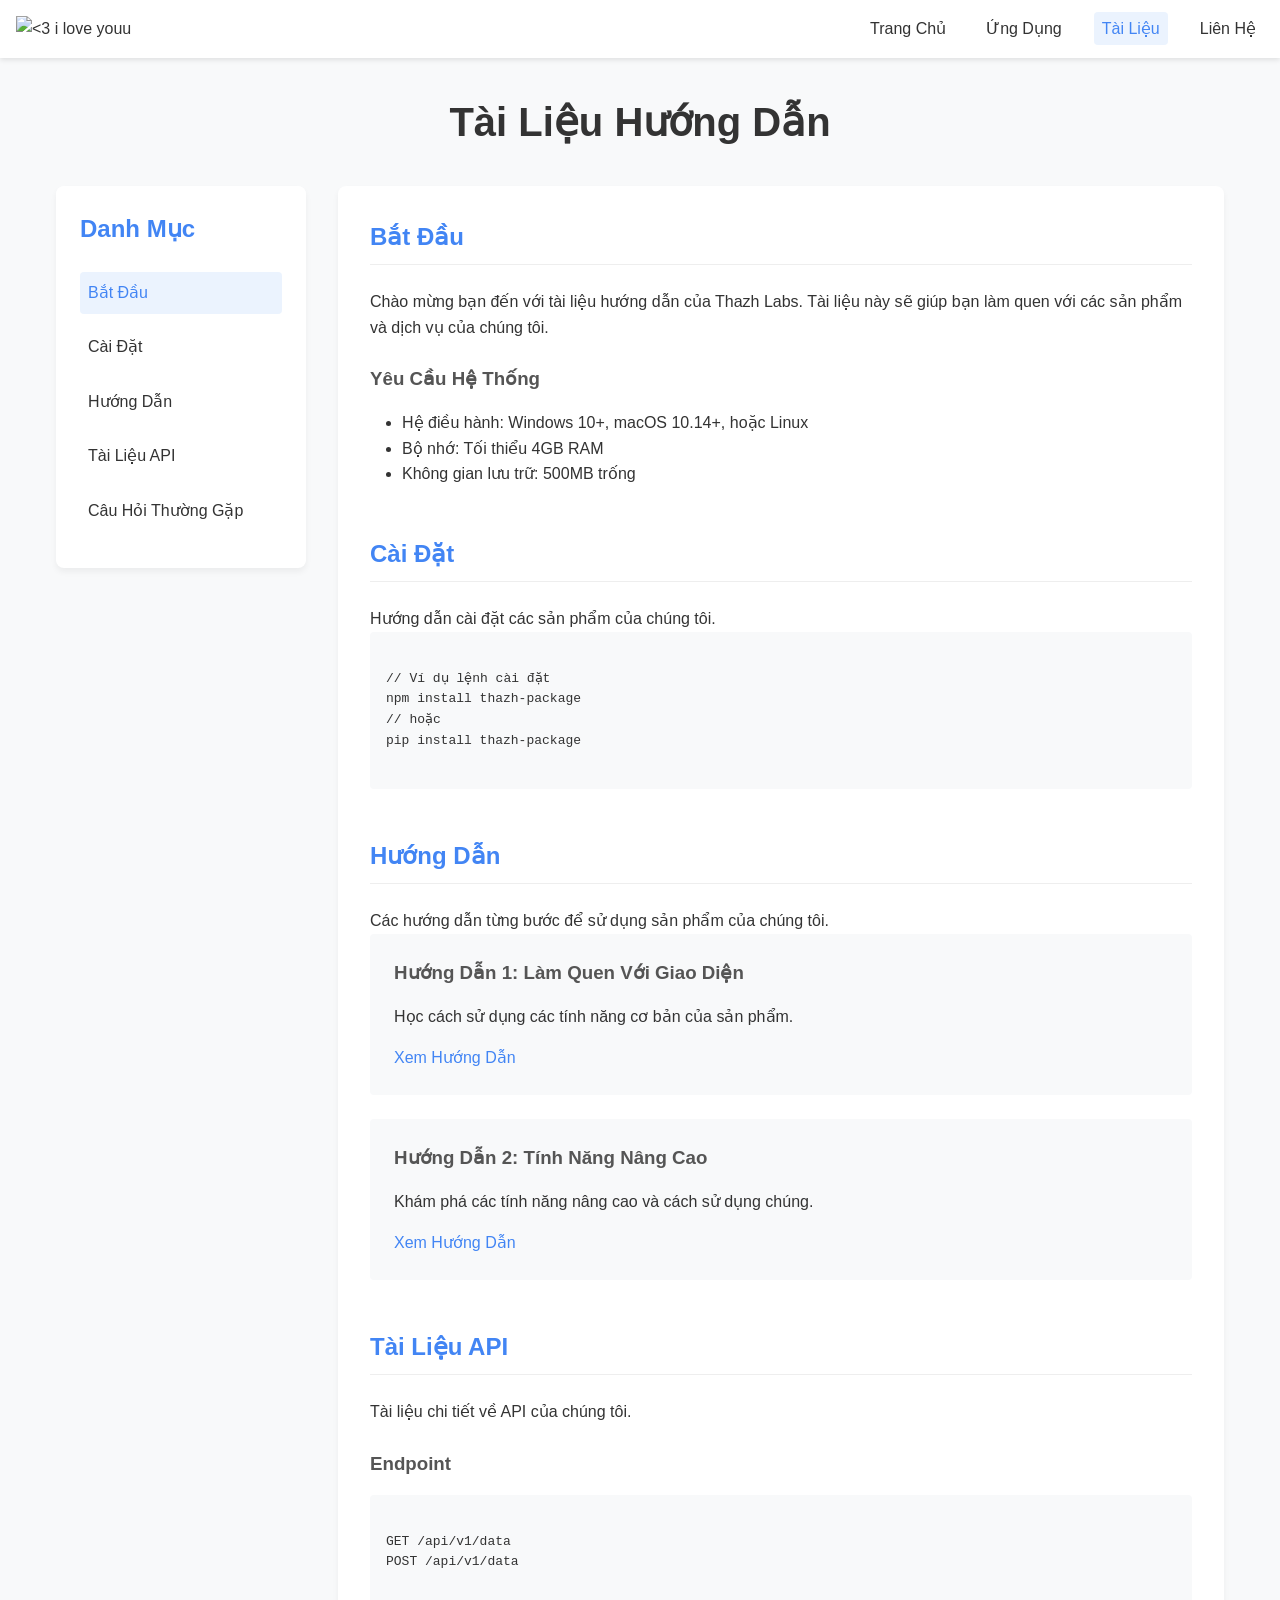
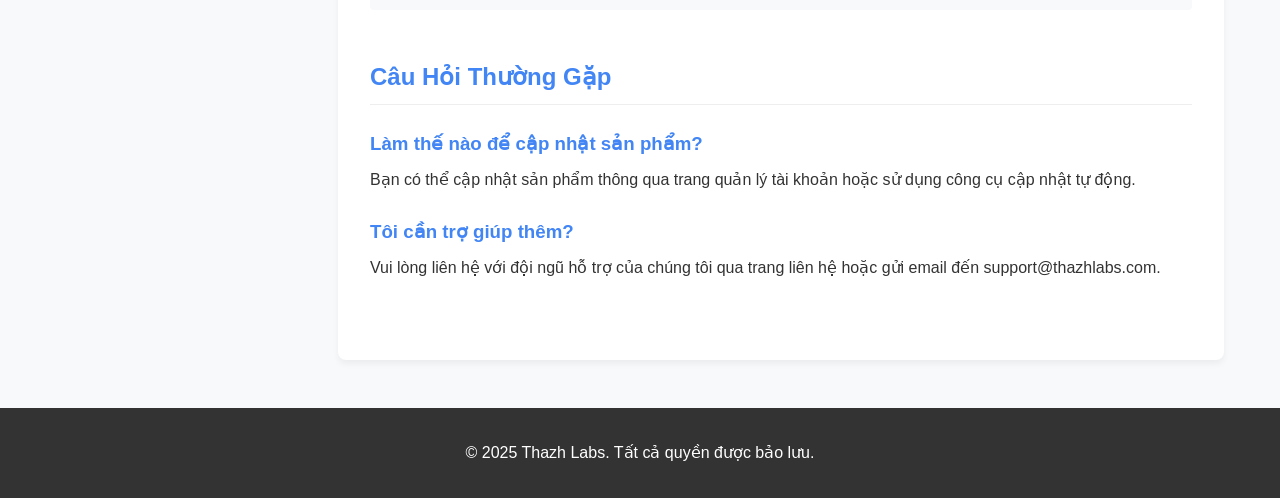
==== docs.html @ 88c3ba94 "Add files via upload" ====
<!DOCTYPE html>
<html lang="vi">
<head>
    <meta charset="UTF-8">
    <meta name="viewport" content="width=device-width, initial-scale=1.0">
    <title>Thazh Labs - Tài Liệu</title>
    <link rel="stylesheet" href="styles/main.css">
</head>
<body>
    <header>
        <div class="logo">
            <img src="images/logo.jpg" alt="<3 i love youu">
        </div>
        <nav>
            <ul>
                <li><a href="index.html">Trang Chủ</a></li>
                <li><a href="app.html">Ứng Dụng</a></li>
                <li><a href="docs.html" class="active">Tài Liệu</a></li>
                <li><a href="contact.html">Liên Hệ</a></li>
            </ul>
        </nav>
    </header>

    <main>
        <h1>Tài Liệu Hướng Dẫn</h1>
        
        <div class="docs-container">
            <div class="docs-sidebar">
                <h2>Danh Mục</h2>
                <ul class="docs-nav">
                    <li><a href="#getting-started" class="active">Bắt Đầu</a></li>
                    <li><a href="#installation">Cài Đặt</a></li>
                    <li><a href="#tutorials">Hướng Dẫn</a></li>
                    <li><a href="#api">Tài Liệu API</a></li>
                    <li><a href="#faq">Câu Hỏi Thường Gặp</a></li>
                </ul>
            </div>
            
            <div class="docs-content">
                <section id="getting-started" class="doc-section">
                    <h2>Bắt Đầu</h2>
                    <p>Chào mừng bạn đến với tài liệu hướng dẫn của Thazh Labs. Tài liệu này sẽ giúp bạn làm quen với các sản phẩm và dịch vụ của chúng tôi.</p>
                    
                    <h3>Yêu Cầu Hệ Thống</h3>
                    <ul>
                        <li>Hệ điều hành: Windows 10+, macOS 10.14+, hoặc Linux</li>
                        <li>Bộ nhớ: Tối thiểu 4GB RAM</li>
                        <li>Không gian lưu trữ: 500MB trống</li>
                    </ul>
                </section>
                
                <section id="installation" class="doc-section">
                    <h2>Cài Đặt</h2>
                    <p>Hướng dẫn cài đặt các sản phẩm của chúng tôi.</p>
                    <pre><code>
// Ví dụ lệnh cài đặt
npm install thazh-package
// hoặc
pip install thazh-package
                    </code></pre>
                </section>
                
                <section id="tutorials" class="doc-section">
                    <h2>Hướng Dẫn</h2>
                    <p>Các hướng dẫn từng bước để sử dụng sản phẩm của chúng tôi.</p>
                    
                    <div class="tutorial-card">
                        <h3>Hướng Dẫn 1: Làm Quen Với Giao Diện</h3>
                        <p>Học cách sử dụng các tính năng cơ bản của sản phẩm.</p>
                        <a href="#" class="doc-link">Xem Hướng Dẫn</a>
                    </div>
                    
                    <div class="tutorial-card">
                        <h3>Hướng Dẫn 2: Tính Năng Nâng Cao</h3>
                        <p>Khám phá các tính năng nâng cao và cách sử dụng chúng.</p>
                        <a href="#" class="doc-link">Xem Hướng Dẫn</a>
                    </div>
                </section>
                
                <section id="api" class="doc-section">
                    <h2>Tài Liệu API</h2>
                    <p>Tài liệu chi tiết về API của chúng tôi.</p>
                    
                    <h3>Endpoint</h3>
                    <pre><code>
GET /api/v1/data
POST /api/v1/data
                    </code></pre>
                </section>
                
                <section id="faq" class="doc-section">
                    <h2>Câu Hỏi Thường Gặp</h2>
                    
                    <div class="faq-item">
                        <h3>Làm thế nào để cập nhật sản phẩm?</h3>
                        <p>Bạn có thể cập nhật sản phẩm thông qua trang quản lý tài khoản hoặc sử dụng công cụ cập nhật tự động.</p>
                    </div>
                    
                    <div class="faq-item">
                        <h3>Tôi cần trợ giúp thêm?</h3>
                        <p>Vui lòng liên hệ với đội ngũ hỗ trợ của chúng tôi qua trang liên hệ hoặc gửi email đến support@thazhlabs.com.</p>
                    </div>
                </section>
            </div>
        </div>
    </main>

    <footer>
        <p>&copy; 2025 Thazh Labs. Tất cả quyền được bảo lưu.</p>
    </footer>

    <script src="js/main.js"></script>
</body>
</html>
---- styles/main.css ----
/* Reset CSS */
* {
    margin: 0;
    padding: 0;
    box-sizing: border-box;
}

body {
    font-family: 'Segoe UI', Tahoma, Geneva, Verdana, sans-serif;
    line-height: 1.6;
    color: #333;
    background-color: #f8f9fa;
}

/* Header */
header {
    background-color: #fff;
    box-shadow: 0 2px 5px rgba(0, 0, 0, 0.1);
    padding: 1rem;
    display: flex;
    justify-content: space-between;
    align-items: center;
    position: sticky;
    top: 0;
    z-index: 100;
}

.logo img {
    height: 50px;
}

nav ul {
    display: flex;
    list-style: none;
}

nav ul li {
    margin-left: 1.5rem;
}

nav ul li a {
    text-decoration: none;
    color: #333;
    font-weight: 500;
    padding: 0.5rem;
    border-radius: 4px;
    transition: all 0.3s ease;
}

nav ul li a:hover, nav ul li a.active {
    color: #4285f4;
    background-color: rgba(66, 133, 244, 0.1);
}

/* Main Content */
main {
    max-width: 1200px;
    margin: 2rem auto;
    padding: 0 1rem;
}

h1 {
    font-size: 2.5rem;
    margin-bottom: 1.5rem;
    color: #333;
    text-align: center;
}

/* Hero Section */
.hero {
    text-align: center;
    padding: 3rem 1rem;
    background: linear-gradient(135deg, #f5f7fa 0%, #c3cfe2 100%);
    border-radius: 8px;
    margin-bottom: 2rem;
    animation: fadeIn 1s ease;
}

.hero h1 {
    font-size: 3rem;
    margin-bottom: 1rem;
}

.highlight {
    color: #4285f4;
}

.hero p {
    font-size: 1.2rem;
    margin-bottom: 2rem;
}

.cta-button {
    background-color: #4285f4;
    color: white;
    border: none;
    padding: 0.8rem 1.5rem;
    font-size: 1rem;
    border-radius: 4px;
    cursor: pointer;
    transition: background-color 0.3s ease;
}

.cta-button:hover {
    background-color: #3367d6;
    transform: translateY(-2px);
    box-shadow: 0 4px 8px rgba(0, 0, 0, 0.1);
}

/* Features Section */
.features {
    display: grid;
    grid-template-columns: repeat(auto-fit, minmax(300px, 1fr));
    gap: 2rem;
    margin-top: 3rem;
}

.feature {
    background-color: white;
    padding: 2rem;
    border-radius: 8px;
    box-shadow: 0 4px 6px rgba(0, 0, 0, 0.05);
    transition: transform 0.3s ease, box-shadow 0.3s ease;
}

.feature:hover {
    transform: translateY(-5px);
    box-shadow: 0 8px 15px rgba(0, 0, 0, 0.1);
}

.feature h2 {
    margin-bottom: 1rem;
    color: #4285f4;
}

/* App Cards */
.app-container {
    display: grid;
    grid-template-columns: repeat(auto-fit, minmax(300px, 1fr));
    gap: 2rem;
    margin-top: 2rem;
}

.app-card {
    background-color: white;
    border-radius: 8px;
    overflow: hidden;
    box-shadow: 0 4px 6px rgba(0, 0, 0, 0.05);
    transition: transform 0.3s ease;
}

.app-card:hover {
    transform: translateY(-5px);
}

.app-card img {
    width: 100%;
    height: 200px;
    object-fit: cover;
}

.app-card h2, .app-card p {
    padding: 0 1.5rem;
}

.app-card h2 {
    margin-top: 1.5rem;
    color: #4285f4;
}

.app-card p {
    margin: 1rem 0;
}

.app-link {
    display: inline-block;
    margin: 0 1.5rem 1.5rem;
    padding: 0.5rem 1rem;
    background-color: #4285f4;
    color: white;
    text-decoration: none;
    border-radius: 4px;
    transition: background-color 0.3s ease;
}

.app-link:hover {
    background-color: #3367d6;
}

/* Contact Page */
.contact-container {
    display: grid;
    grid-template-columns: repeat(auto-fit, minmax(300px, 1fr));
    gap: 2rem;
    margin-top: 2rem;
}

.contact-info, .contact-form {
    background-color: white;
    padding: 2rem;
    border-radius: 8px;
    box-shadow: 0 4px 6px rgba(0, 0, 0, 0.05);
}

.contact-info h2, .contact-form h2 {
    margin-bottom: 1.5rem;
    color: #4285f4;
}

.contact-info p {
    margin-bottom: 1rem;
}

.social-links {
    margin-top: 2rem;
}

.social-link {
    display: inline-block;
    margin-right: 1rem;
    color: #4285f4;
    text-decoration: none;
    transition: color 0.3s ease;
}

.social-link:hover {
    color: #3367d6;
}

.form-group {
    margin-bottom: 1.5rem;
}

.form-group label {
    display: block;
    margin-bottom: 0.5rem;
    font-weight: 500;
}

.form-group input, .form-group textarea {
    width: 100%;
    padding: 0.8rem;
    border: 1px solid #ddd;
    border-radius: 4px;
    font-family: inherit;
    font-size: 1rem;
}

.submit-button {
    background-color: #4285f4;
    color: white;
    border: none;
    padding: 0.8rem 1.5rem;
    font-size: 1rem;
    border-radius: 4px;
    cursor: pointer;
    transition: background-color 0.3s ease;
}

.submit-button:hover {
    background-color: #3367d6;
}

/* Documentation Page */
.docs-container {
    display: grid;
    grid-template-columns: 250px 1fr;
    gap: 2rem;
    margin-top: 2rem;
}

.docs-sidebar {
    background-color: white;
    padding: 1.5rem;
    border-radius: 8px;
    box-shadow: 0 4px 6px rgba(0, 0, 0, 0.05);
    position: sticky;
    top: 100px;
    height: fit-content;
}

.docs-sidebar h2 {
    margin-bottom: 1.5rem;
    color: #4285f4;
}

.docs-nav {
    list-style: none;
}

.docs-nav li {
    margin-bottom: 0.8rem;
}

.docs-nav a {
    text-decoration: none;
    color: #333;
    display: block;
    padding: 0.5rem;
    border-radius: 4px;
    transition: all 0.3s ease;
}

.docs-nav a:hover, .docs-nav a.active {
    background-color: rgba(66, 133, 244, 0.1);
    color: #4285f4;
}

.docs-content {
    background-color: white;
    padding: 2rem;
    border-radius: 8px;
    box-shadow: 0 4px 6px rgba(0, 0, 0, 0.05);
}

.doc-section {
    margin-bottom: 3rem;
}

.doc-section h2 {
    color: #4285f4;
    margin-bottom: 1.5rem;
    padding-bottom: 0.5rem;
    border-bottom: 1px solid #eee;
}

.doc-section h3 {
    margin: 1.5rem 0 1rem;
    color: #555;
}

.doc-section ul, .doc-section ol {
    margin-left: 2rem;
    margin-bottom: 1.5rem;
}

.doc-section pre {
    background-color: #f8f9fa;
    padding: 1rem;
    border-radius: 4px;
    overflow-x: auto;
    margin-bottom: 1.5rem;
}

.tutorial-card {
    background-color: #f8f9fa;
    padding: 1.5rem;
    border-radius: 4px;
    margin-bottom: 1.5rem;
}

.tutorial-card h3 {
    margin-top: 0;
}

.doc-link {
    display: inline-block;
    margin-top: 1rem;
    color: #4285f4;
    text-decoration: none;
    font-weight: 500;
    transition: color 0.3s ease;
}

.doc-link:hover {
    color: #3367d6;
}

.faq-item {
    margin-bottom: 1.5rem;
}

.faq-item h3 {
    color: #4285f4;
    margin-bottom: 0.5rem;
}

/* Footer */
footer {
    background-color: #333;
    color: white;
    text-align: center;
    padding: 2rem;
    margin-top: 3rem;
}

/* Animations */
@keyframes fadeIn {
    from { opacity: 0; transform: translateY(20px); }
    to { opacity: 1; transform: translateY(0); }
}

.fade-in {
    opacity: 0;
    animation: fadeIn 1s ease forwards;
}

.feature:nth-child(1) {
    animation-delay: 0.2s;
}

.feature:nth-child(2) {
    animation-delay: 0.4s;
}

.feature:nth-child(3) {
    animation-delay: 0.6s;
}

/* Responsive Design */
@media (max-width: 768px) {
    header {
        flex-direction: column;
    }
    
    nav ul {
        margin-top: 1rem;
    }
    
    nav ul li {
        margin-left: 0.8rem;
        margin-right: 0.8rem;
    }
    
    .hero h1 {
        font-size: 2.5rem;
    }
    
    .docs-container {
        grid-template-columns: 1fr;
    }
    
    .docs-sidebar {
        position: static;
        margin-bottom: 2rem;
    }
}
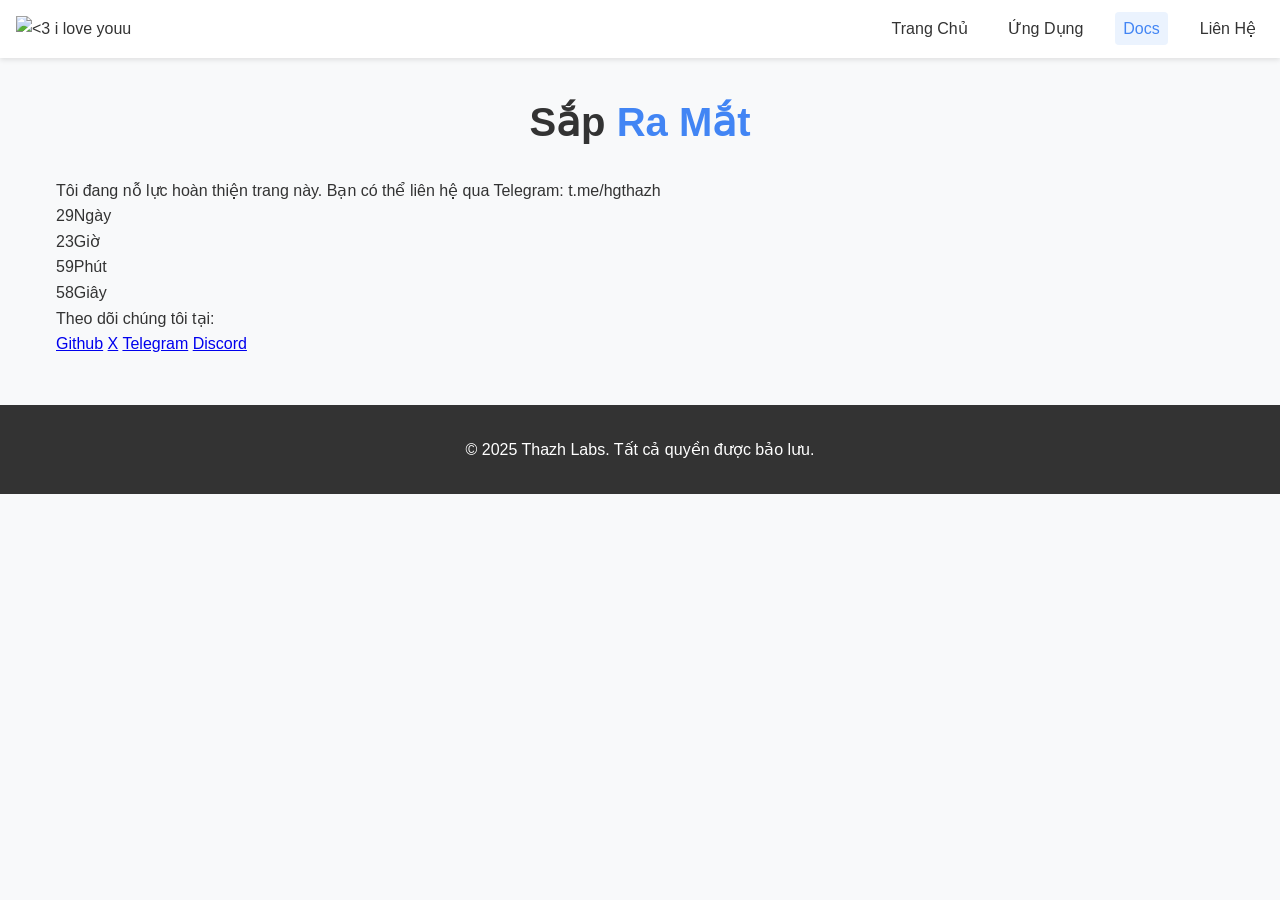
==== commit a4b1d67b: "Rename comming-soon.html to docs.html" ====
--- a/docs.html
+++ b/docs.html
@@ -3,8 +3,9 @@
 <head>
     <meta charset="UTF-8">
     <meta name="viewport" content="width=device-width, initial-scale=1.0">
-    <title>Thazh Labs - Tài Liệu</title>
+    <title>Thazh Labs - Docs (Comming Soon)</title>
     <link rel="stylesheet" href="styles/main.css">
+    <link rel="stylesheet" href="styles/coming-soon.css">
 </head>
 <body>
     <header>
@@ -15,92 +16,29 @@
             <ul>
                 <li><a href="index.html">Trang Chủ</a></li>
                 <li><a href="app.html">Ứng Dụng</a></li>
-                <li><a href="docs.html" class="active">Tài Liệu</a></li>
+                <li><a href="docs.html" class="active">Docs</a></li>
                 <li><a href="contact.html">Liên Hệ</a></li>
             </ul>
         </nav>
     </header>
 
     <main>
-        <h1>Tài Liệu Hướng Dẫn</h1>
-        
-        <div class="docs-container">
-            <div class="docs-sidebar">
-                <h2>Danh Mục</h2>
-                <ul class="docs-nav">
-                    <li><a href="#getting-started" class="active">Bắt Đầu</a></li>
-                    <li><a href="#installation">Cài Đặt</a></li>
-                    <li><a href="#tutorials">Hướng Dẫn</a></li>
-                    <li><a href="#api">Tài Liệu API</a></li>
-                    <li><a href="#faq">Câu Hỏi Thường Gặp</a></li>
-                </ul>
+        <div class="coming-soon">
+            <h1>Sắp <span class="highlight">Ra Mắt</span></h1>
+            <p class="coming-soon-desc">Tôi đang nỗ lực hoàn thiện trang này. Bạn có thể liên hệ qua Telegram: t.me/hgthazh</p>
+
+            <div id="countdown" class="countdown">
+                <!-- JavaScript sẽ cập nhật nội dung này -->
             </div>
-            
-            <div class="docs-content">
-                <section id="getting-started" class="doc-section">
-                    <h2>Bắt Đầu</h2>
-                    <p>Chào mừng bạn đến với tài liệu hướng dẫn của Thazh Labs. Tài liệu này sẽ giúp bạn làm quen với các sản phẩm và dịch vụ của chúng tôi.</p>
-                    
-                    <h3>Yêu Cầu Hệ Thống</h3>
-                    <ul>
-                        <li>Hệ điều hành: Windows 10+, macOS 10.14+, hoặc Linux</li>
-                        <li>Bộ nhớ: Tối thiểu 4GB RAM</li>
-                        <li>Không gian lưu trữ: 500MB trống</li>
-                    </ul>
-                </section>
-                
-                <section id="installation" class="doc-section">
-                    <h2>Cài Đặt</h2>
-                    <p>Hướng dẫn cài đặt các sản phẩm của chúng tôi.</p>
-                    <pre><code>
-// Ví dụ lệnh cài đặt
-npm install thazh-package
-// hoặc
-pip install thazh-package
-                    </code></pre>
-                </section>
-                
-                <section id="tutorials" class="doc-section">
-                    <h2>Hướng Dẫn</h2>
-                    <p>Các hướng dẫn từng bước để sử dụng sản phẩm của chúng tôi.</p>
-                    
-                    <div class="tutorial-card">
-                        <h3>Hướng Dẫn 1: Làm Quen Với Giao Diện</h3>
-                        <p>Học cách sử dụng các tính năng cơ bản của sản phẩm.</p>
-                        <a href="#" class="doc-link">Xem Hướng Dẫn</a>
-                    </div>
-                    
-                    <div class="tutorial-card">
-                        <h3>Hướng Dẫn 2: Tính Năng Nâng Cao</h3>
-                        <p>Khám phá các tính năng nâng cao và cách sử dụng chúng.</p>
-                        <a href="#" class="doc-link">Xem Hướng Dẫn</a>
-                    </div>
-                </section>
-                
-                <section id="api" class="doc-section">
-                    <h2>Tài Liệu API</h2>
-                    <p>Tài liệu chi tiết về API của chúng tôi.</p>
-                    
-                    <h3>Endpoint</h3>
-                    <pre><code>
-GET /api/v1/data
-POST /api/v1/data
-                    </code></pre>
-                </section>
-                
-                <section id="faq" class="doc-section">
-                    <h2>Câu Hỏi Thường Gặp</h2>
-                    
-                    <div class="faq-item">
-                        <h3>Làm thế nào để cập nhật sản phẩm?</h3>
-                        <p>Bạn có thể cập nhật sản phẩm thông qua trang quản lý tài khoản hoặc sử dụng công cụ cập nhật tự động.</p>
-                    </div>
-                    
-                    <div class="faq-item">
-                        <h3>Tôi cần trợ giúp thêm?</h3>
-                        <p>Vui lòng liên hệ với đội ngũ hỗ trợ của chúng tôi qua trang liên hệ hoặc gửi email đến support@thazhlabs.com.</p>
-                    </div>
-                </section>
+
+            <div class="social-sharing">
+                <p>Theo dõi chúng tôi tại:</p>
+                <div class="social-icons">
+                    <a href="https://github.com/th4zh" class="social-icon">Github</a>
+                    <a href="https://x.com/thazhlabs" class="social-icon">X</a>
+                    <a href="https://t.me/" class="social-icon">Telegram</a>
+                    <a href="https://discord.com/" class="social-icon">Discord</a>
+                </div>
             </div>
         </div>
     </main>
@@ -111,4 +49,4 @@
 
     <script src="js/main.js"></script>
 </body>
-</html>+</html>
